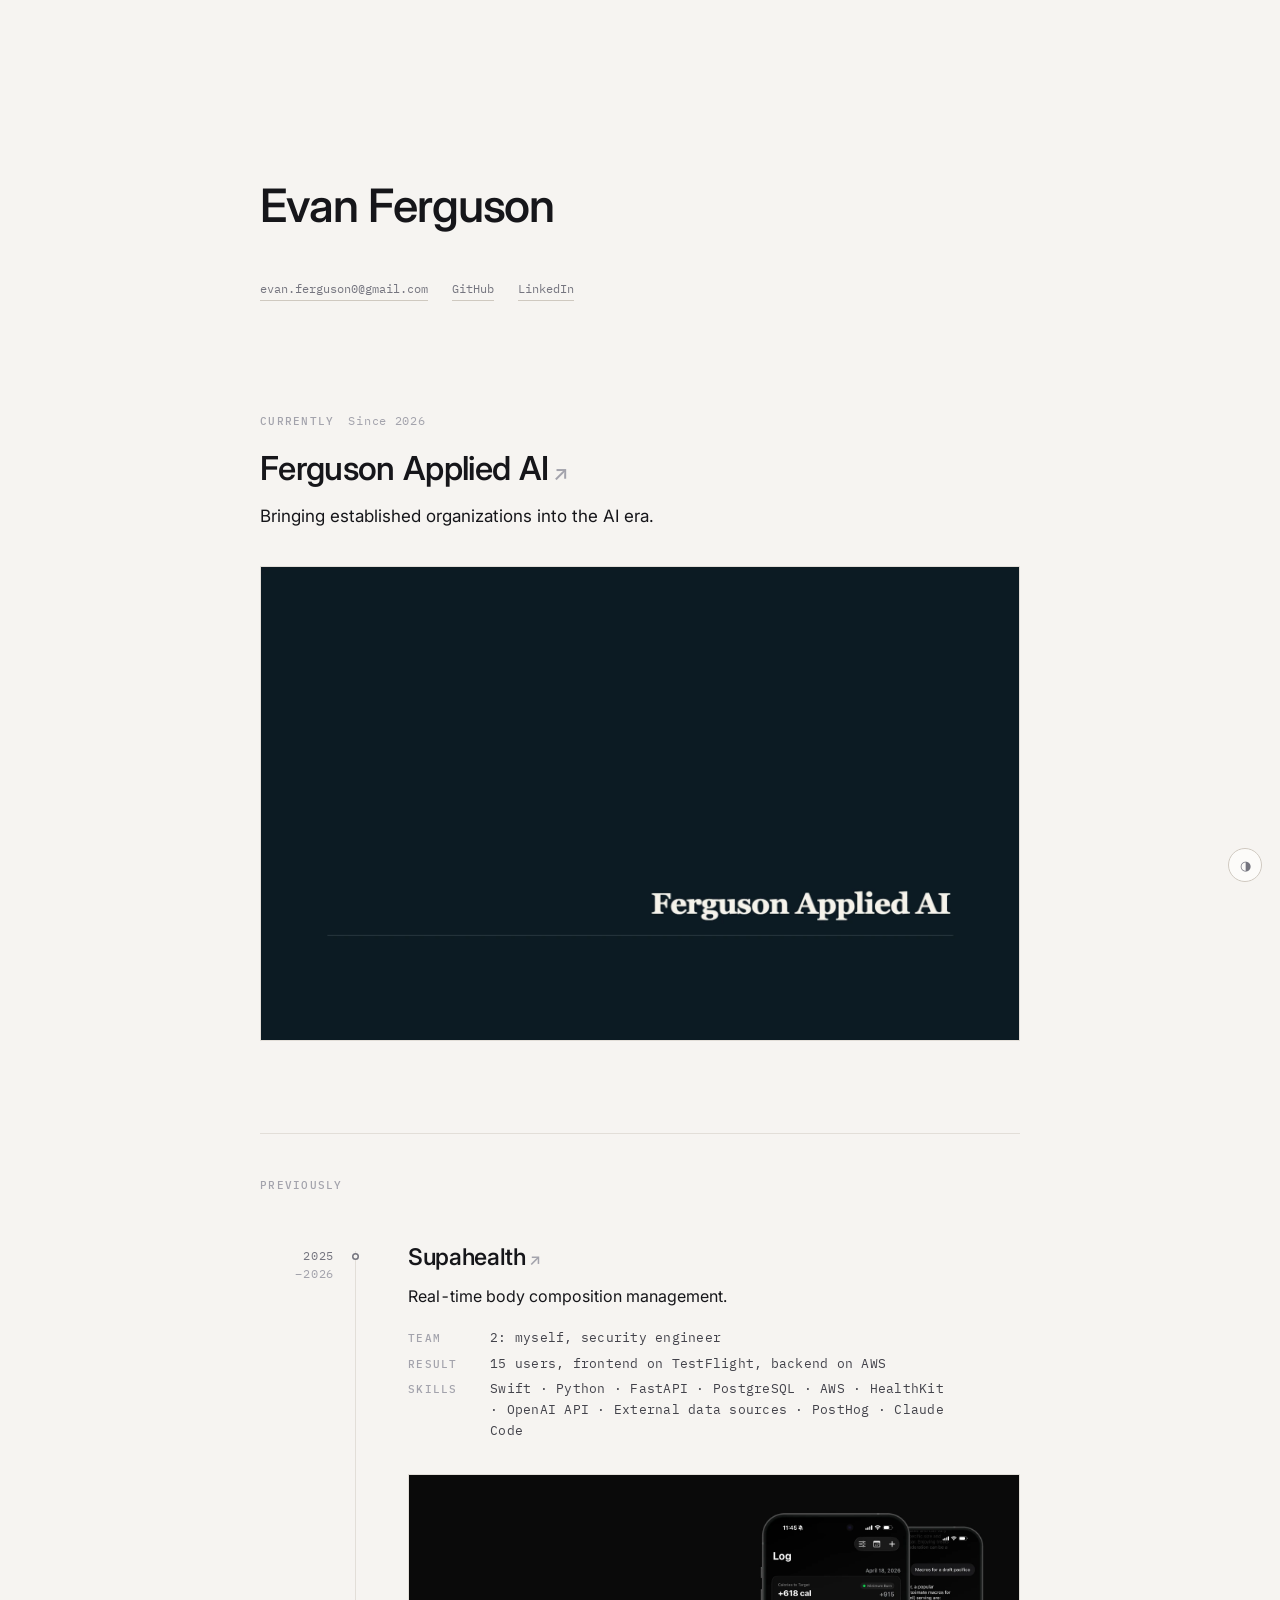
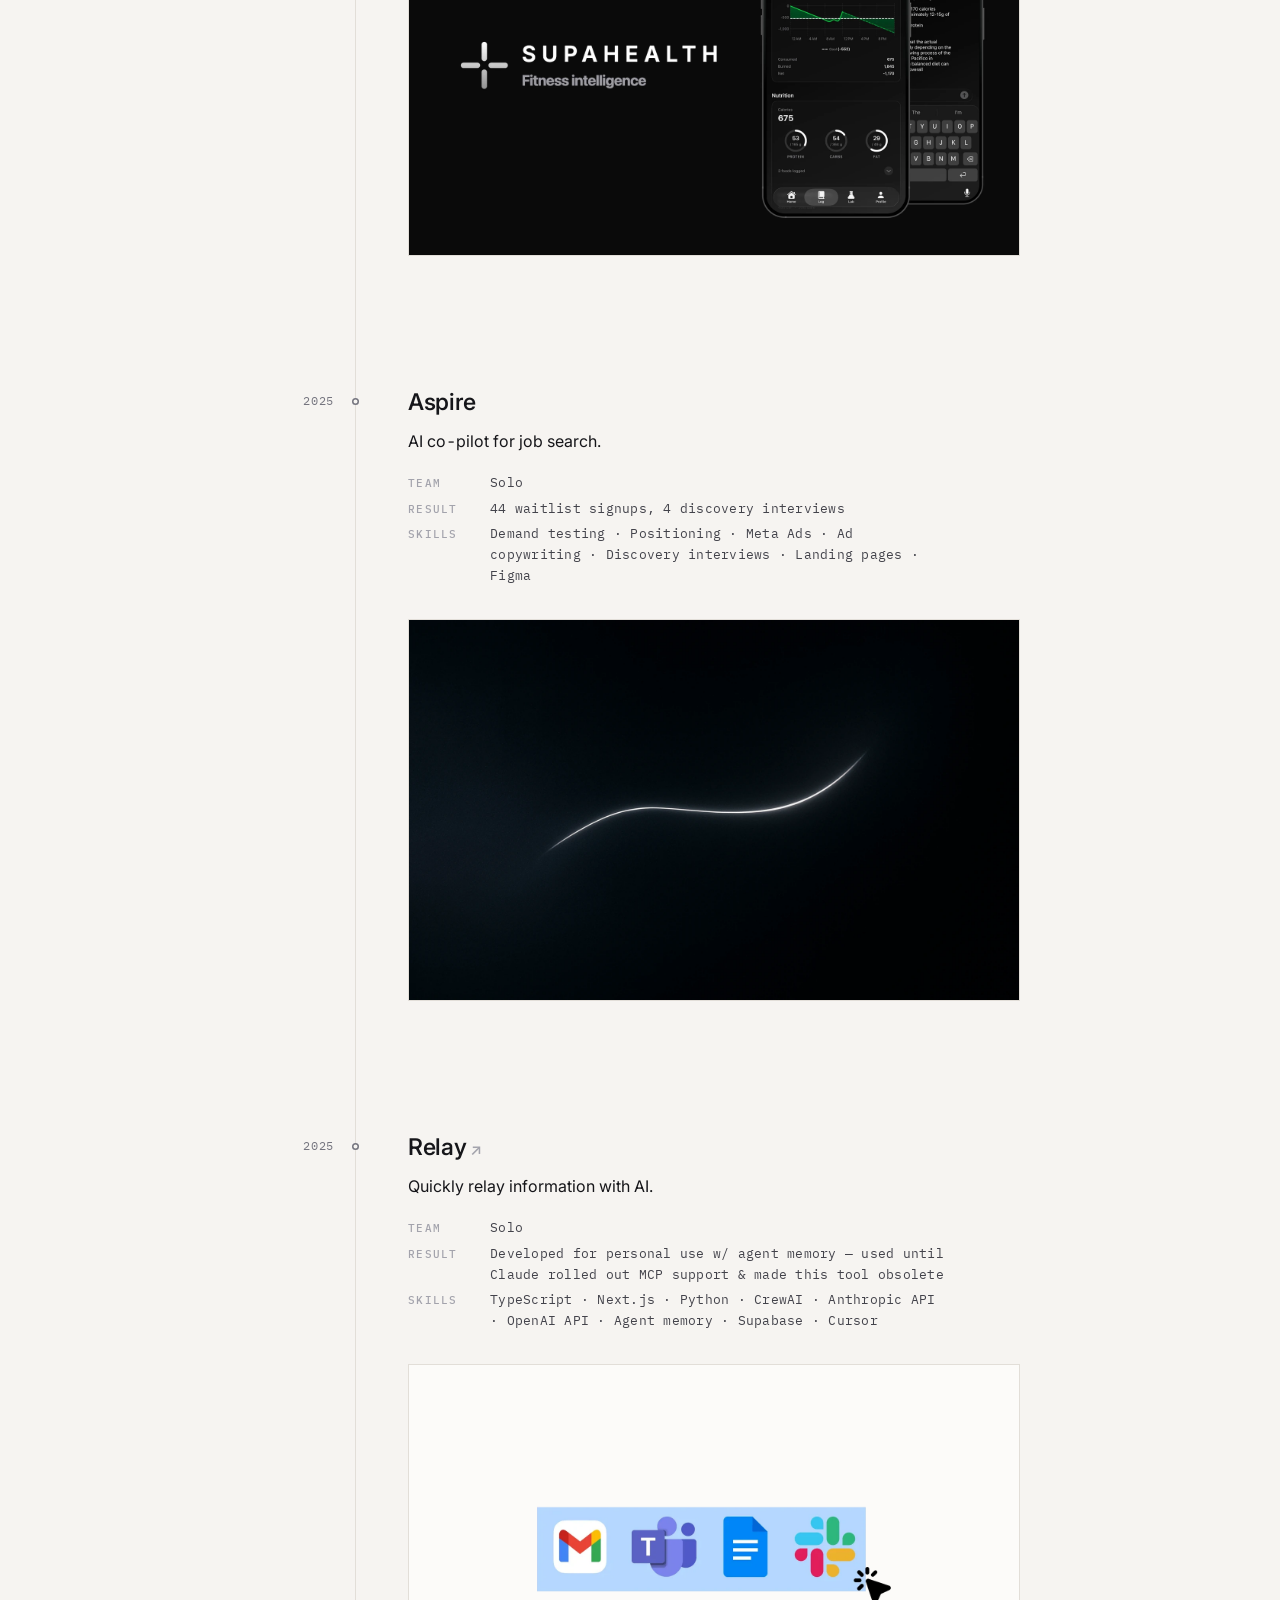
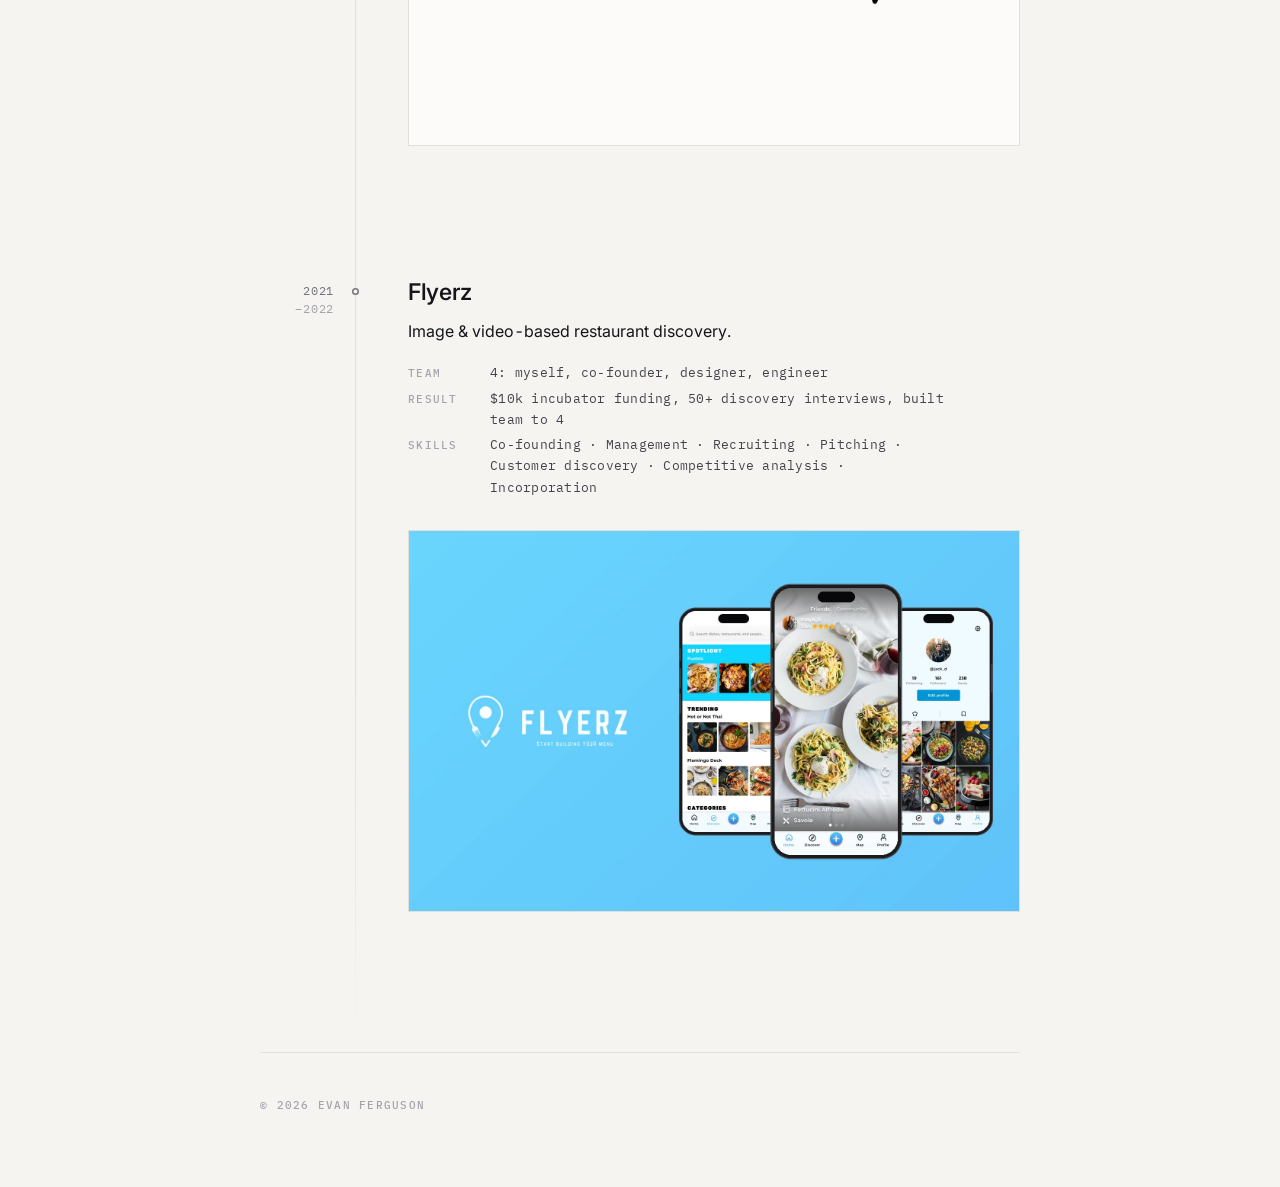
==== index.html @ 8e71f3e7 "Favicon: separate light and dark marks, transparent Two files instead of a chip — ink mark for light" ====
<!doctype html>
<html lang="en">
<head>
  <meta charset="utf-8">
  <meta name="viewport" content="width=device-width, initial-scale=1">
  <title>Evan Ferguson</title>
  <meta name="description" content="Projects and ventures.">
  <!-- Ink mark by default; swapped for the paper one when the OS is in dark
       mode, since the tab bar follows the OS rather than the site's toggle. -->
  <link rel="icon" id="iconSvg" href="favicon.svg" type="image/svg+xml">
  <link rel="icon" id="iconPng" href="favicon.png" sizes="32x32" type="image/png">
  <link rel="apple-touch-icon" href="apple-touch-icon.png">
  <script>
    (function () {
      var q = window.matchMedia("(prefers-color-scheme: dark)");
      function paint() {
        var d = q.matches;
        document.getElementById("iconSvg").href = d ? "favicon-dark.svg" : "favicon.svg";
        document.getElementById("iconPng").href = d ? "favicon-dark.png" : "favicon.png";
      }
      paint();
      q.addEventListener ? q.addEventListener("change", paint) : q.addListener(paint);
    })();
  </script>
  <link rel="preconnect" href="https://fonts.googleapis.com">
  <link rel="preconnect" href="https://fonts.gstatic.com" crossorigin>
  <link href="https://fonts.googleapis.com/css2?family=Inter:wght@400;500;600&family=IBM+Plex+Mono:wght@400;500&display=swap" rel="stylesheet">
  <link rel="stylesheet" href="assets/style.css">
</head>
<body>

  <button class="theme-btn" id="themeBtn" aria-label="Toggle colour theme">◑</button>

  <header class="masthead">
    <div class="shell">
      <h1 id="mastName"></h1>
      <p class="intro" id="intro" hidden></p>
      <nav class="contact-row" id="contactRow"></nav>
    </div>
  </header>

  <main>
    <div class="shell">
      <section class="current" id="current" hidden></section>
      <div class="timeline-head" id="timelineHead" hidden>
        <span class="label">Previously</span>
      </div>
      <div class="timeline" id="timeline"></div>
    </div>
  </main>

  <footer>
    <div class="shell">
      <div class="colophon">
        <span class="label" id="colophonName"></span>
      </div>
    </div>
  </footer>

  <script src="assets/projects.js"></script>
  <script src="assets/site.js"></script>
</body>
</html>
---- assets/style.css ----
/* ===========================================================================
   evanferguson.com — vertical timeline, one page.
   Paper ground, charcoal ink, hairlines, one restrained accent. Whitespace
   does the work; nothing on the page is decorative.
   =========================================================================== */

:root {
  --paper:        #F6F4F1;
  --paper-raised: #FCFBF9;

  --ink:   #16161A;
  --ink-2: #43434B;
  --ink-3: #75757F;
  --ink-4: #A3A3AC;

  --rule:        #E2DED8;
  --rule-strong: #CFC9C0;

  --accent: #2F6E82;

  --font-sans: "Inter", ui-sans-serif, -apple-system, BlinkMacSystemFont, "Segoe UI", sans-serif;
  --font-mono: "IBM Plex Mono", ui-monospace, SFMono-Regular, Menlo, monospace;

  --measure: 60ch;
  --gutter: clamp(22px, 6vw, 60px);
  --rail: 96px;          /* width of the year column, incl. its padding      */
  --line-x: 95px;        /* where the vertical timeline sits                 */

  --ease: cubic-bezier(0.22, 0.61, 0.36, 1);
  color-scheme: light;
}

@media (prefers-color-scheme: dark) {
  :root:not([data-theme="light"]) {
    --paper:        #131315;
    --paper-raised: #1B1B1E;
    --ink:   #F0EEEA;
    --ink-2: #BFBCB6;
    --ink-3: #8A8781;
    --ink-4: #66635E;
    --rule:        #2A2A2E;
    --rule-strong: #3E3E44;
    --accent: #7FBACC;
    color-scheme: dark;
  }
}

:root[data-theme="dark"] {
  --paper:        #131315;
  --paper-raised: #1B1B1E;
  --ink:   #F0EEEA;
  --ink-2: #BFBCB6;
  --ink-3: #8A8781;
  --ink-4: #66635E;
  --rule:        #2A2A2E;
  --rule-strong: #3E3E44;
  --accent: #7FBACC;
  color-scheme: dark;
}

/* --------------------------------------------------------------- reset --- */

*, *::before, *::after { box-sizing: border-box; }

body {
  margin: 0;
  background: var(--paper);
  color: var(--ink);
  font-family: var(--font-sans);
  font-size: 15px;
  line-height: 1.65;
  font-feature-settings: "tnum" 1;
  -webkit-font-smoothing: antialiased;
}

a { color: inherit; }
img { max-width: 100%; }

.shell { max-width: 880px; margin: 0 auto; padding: 0 var(--gutter); }

.label {
  font-family: var(--font-mono);
  font-size: 10.5px;
  letter-spacing: 0.12em;
  text-transform: uppercase;
  color: var(--ink-4);
  font-weight: 500;
}

/* ---------------------------------------------------------------- header */

.masthead { padding: clamp(72px, 16vw, 180px) 0 clamp(56px, 10vw, 110px); }

.masthead h1 {
  font-size: clamp(30px, 5.2vw, 46px);
  font-weight: 550;
  letter-spacing: -0.025em;
  line-height: 1.1;
  margin: 0;
}

.masthead .intro {
  max-width: var(--measure);
  color: var(--ink-2);
  margin: 20px 0 0;
}

.contact-row {
  display: flex; flex-wrap: wrap; gap: 10px 24px;
  margin-top: clamp(32px, 5vw, 48px);
}
.contact-row a {
  font-family: var(--font-mono); font-size: 12px;
  color: var(--ink-3); text-decoration: none;
  border-bottom: 1px solid var(--rule-strong); padding-bottom: 2px;
  transition: color .18s var(--ease), border-color .18s var(--ease);
}
.contact-row a:hover { color: var(--accent); border-color: var(--accent); }

/* ------------------------------------------------------- current work --- */

/* Lifted out of the timeline: full shell width, no year rail, so it reads as
   a different kind of thing rather than a taller row. */
.current { padding: 0 0 clamp(56px, 9vw, 92px); }

.current-meta {
  display: flex; align-items: baseline; gap: 14px;
  margin-bottom: 18px;
}
.current-dates {
  font-family: var(--font-mono); font-size: 12px;
  letter-spacing: 0.06em; color: var(--ink-4);
}

.current h2 {
  font-size: clamp(24px, 3.6vw, 33px);
  font-weight: 550; letter-spacing: -0.02em; line-height: 1.18;
  margin: 0 0 14px;
}
.current h2 a { text-decoration: none; }
.current h2 a::after {
  content: " \2197"; font-size: 0.62em; color: var(--ink-4);
  transition: color .18s var(--ease);
}
.current h2 a:hover, .current h2 a:hover::after { color: var(--accent); }

.current p { margin: 0; max-width: var(--measure); line-height: 1.66; }
.current .summary { color: var(--ink); font-size: 17px; }
.current .value { margin-top: 8px; color: var(--ink-3); font-size: 16px; }
.current .value + .preview, .current .summary + .preview { margin-top: clamp(26px, 4vw, 36px); }
.entry .summary + .preview { margin-top: clamp(22px, 3.5vw, 32px); }

.current .skills { margin-top: 18px; }

/* -------------------------------------------------------- previously --- */

.timeline-head {
  padding-top: clamp(26px, 4vw, 38px);
  padding-bottom: clamp(30px, 5vw, 46px);
  border-top: 1px solid var(--rule);
}

/* -------------------------------------------------------------- timeline */

.timeline { position: relative; padding-bottom: clamp(80px, 12vw, 140px); }

/* the single continuous hairline, fading out at the bottom */
.timeline::before {
  content: "";
  position: absolute; left: var(--line-x); top: 8px; bottom: 0;
  width: 1px;
  background: linear-gradient(to bottom,
    var(--rule) 0%, var(--rule) 88%, transparent 100%);
}

.entry {
  position: relative;
  display: grid;
  grid-template-columns: var(--rail) 1fr;
  gap: 0 clamp(28px, 5vw, 52px);
  padding-bottom: clamp(72px, 11vw, 132px);
}
.entry:last-child { padding-bottom: 0; }

.entry-year {
  font-family: var(--font-mono);
  font-size: 12px; letter-spacing: 0.06em;
  line-height: 1.5;
  color: var(--ink-3);
  text-align: right; padding-right: 22px;
  padding-top: 4px;
}
.entry-year span { display: block; }
.entry-year .to { color: var(--ink-4); }

/* the dot on the line */
.entry::before {
  content: "";
  position: absolute; left: var(--line-x); top: 10px;
  width: 7px; height: 7px; margin-left: -3px;
  border-radius: 50%;
  background: var(--paper);
  box-shadow: inset 0 0 0 1.5px var(--ink-3);
  transition: background .2s var(--ease), box-shadow .2s var(--ease);
}
.entry:hover::before { background: var(--accent); box-shadow: inset 0 0 0 1.5px var(--accent); }

.entry h2 {
  font-size: clamp(19px, 2.4vw, 23px);
  font-weight: 550; letter-spacing: -0.015em; line-height: 1.3;
  margin: 0 0 10px;
}
.entry h2 a { text-decoration: none; }
.entry h2 a::after {
  content: " ↗"; font-size: 0.68em; color: var(--ink-4);
  transition: color .18s var(--ease);
}
.entry h2 a:hover { color: var(--accent); }
.entry h2 a:hover::after { color: var(--accent); }

/* Two lines: what it is, then what I did. Weight and colour separate them,
   so neither needs a label. */
.entry p { margin: 0; max-width: var(--measure); }
.entry .summary { color: var(--ink); font-size: 16px; }
.entry .value {
  margin-top: 7px;
  color: var(--ink-3);
}
/* Labelled record. Mono micro-labels match the CURRENTLY / PREVIOUSLY marks. */
.rec {
  display: grid; grid-template-columns: 62px 1fr;
  gap: 4px 20px;
  margin: 18px 0 clamp(22px, 3.5vw, 32px);
  max-width: var(--measure);
}
.rec dt { padding-top: 3px; }
/* Values share the labels' family. Prose is sans, data is mono - the same
   split the skills line and the year rail already use. */
.rec dd {
  margin: 0;
  font-family: var(--font-mono);
  font-size: 12.5px; letter-spacing: 0.02em; line-height: 1.7;
  color: var(--ink-2);
}
@media (max-width: 620px) {
  .rec { grid-template-columns: 1fr; gap: 2px; }
  .rec dt { padding-top: 11px; }
  .rec dt:first-of-type { padding-top: 0; }
}

/* Facts rather than prose: who did it, then what happened to it. */
.entry .role { color: var(--ink); font-size: 16px; }
.entry .outcome { margin-top: 6px; color: var(--ink-3); font-size: 15px; }
.entry .role + .preview, .entry .outcome + .preview { margin-top: clamp(22px, 3.5vw, 32px); }
.entry .value, .entry .summary { margin-bottom: 0; }
.entry .value + .preview, .entry .summary + .preview { margin-top: clamp(22px, 3.5vw, 32px); }

/* ------------------------------------------------------------- previews */

.preview {
  display: block;
  border: 1px solid var(--rule);
  background: var(--paper-raised);
  aspect-ratio: 16 / 10;
  overflow: hidden;
  transition: border-color .22s var(--ease);
}
a.preview:hover { border-color: var(--rule-strong); }
.preview img {
  display: block; width: 100%; height: 100%;
  object-fit: cover; object-position: top center;
}

/* placeholder when there's no screenshot yet */
.preview.empty {
  display: grid; place-items: center;
  background-image:
    repeating-linear-gradient(45deg,
      transparent 0 9px, var(--rule) 9px 10px);
  opacity: 0.85;
}
.preview.empty span {
  background: var(--paper);
  padding: 6px 12px;
  font-family: var(--font-mono); font-size: 11px;
  color: var(--ink-4); letter-spacing: 0.06em;
}

.skills {
  margin-top: 16px;
  font-family: var(--font-mono);
  font-size: 11px; letter-spacing: 0.05em;
  color: var(--ink-4);
  line-height: 1.9;
}
.skills span::after { content: " · "; color: var(--rule-strong); }
.skills span:last-child::after { content: ""; }

/* ---------------------------------------------------------------- footer */

.colophon {
  padding: 44px 0 72px;
  border-top: 1px solid var(--rule);
  display: flex; flex-wrap: wrap; gap: 14px 28px;
}

/* ---------------------------------------------------------------- mobile */

@media (max-width: 620px) {
  :root { --rail: 0px; --line-x: 3px; }

  .entry {
    grid-template-columns: 1fr;
    gap: 0;
    padding-left: 26px;
  }
  .entry-year {
    text-align: left; padding: 0 0 6px;
  }
  .entry-year span { display: inline; }
  .entry::before { top: 7px; }
  .timeline::before { top: 6px; }
}

/* --------------------------------------------------------- theme toggle */

.theme-btn {
  position: fixed; right: 18px; bottom: 18px; z-index: 20;
  width: 34px; height: 34px; border-radius: 50%;
  border: 1px solid var(--rule-strong); background: var(--paper-raised);
  color: var(--ink-3); cursor: pointer; font-size: 13px; line-height: 1;
  display: grid; place-items: center;
  transition: color .18s var(--ease), border-color .18s var(--ease);
}
.theme-btn:hover { color: var(--accent); border-color: var(--accent); }

/* ------------------------------------------------------------- reveal fx */

.reveal { opacity: 0; transform: translateY(12px); }
.reveal.in {
  opacity: 1; transform: none;
  transition: opacity .7s var(--ease), transform .7s var(--ease);
}

@media (prefers-reduced-motion: reduce) {
  .reveal, .reveal.in { opacity: 1; transform: none; transition: none; }
}
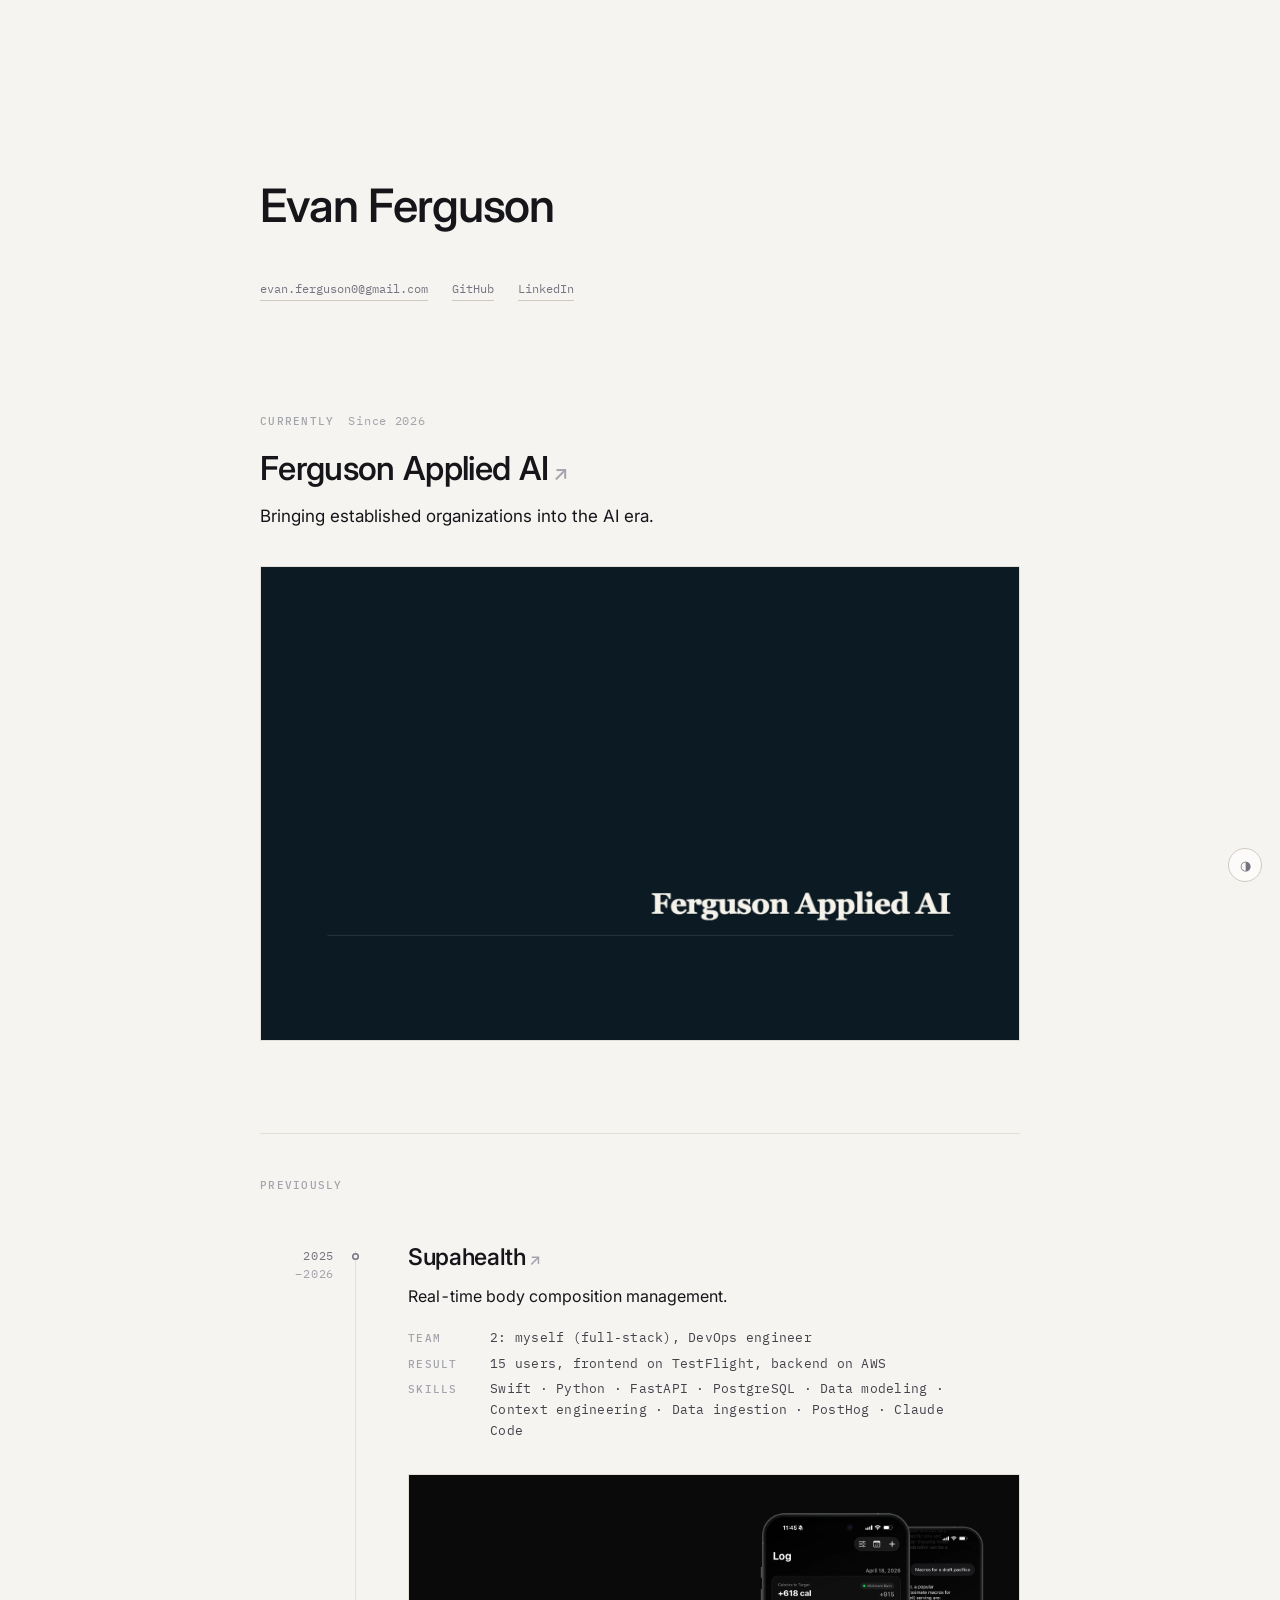
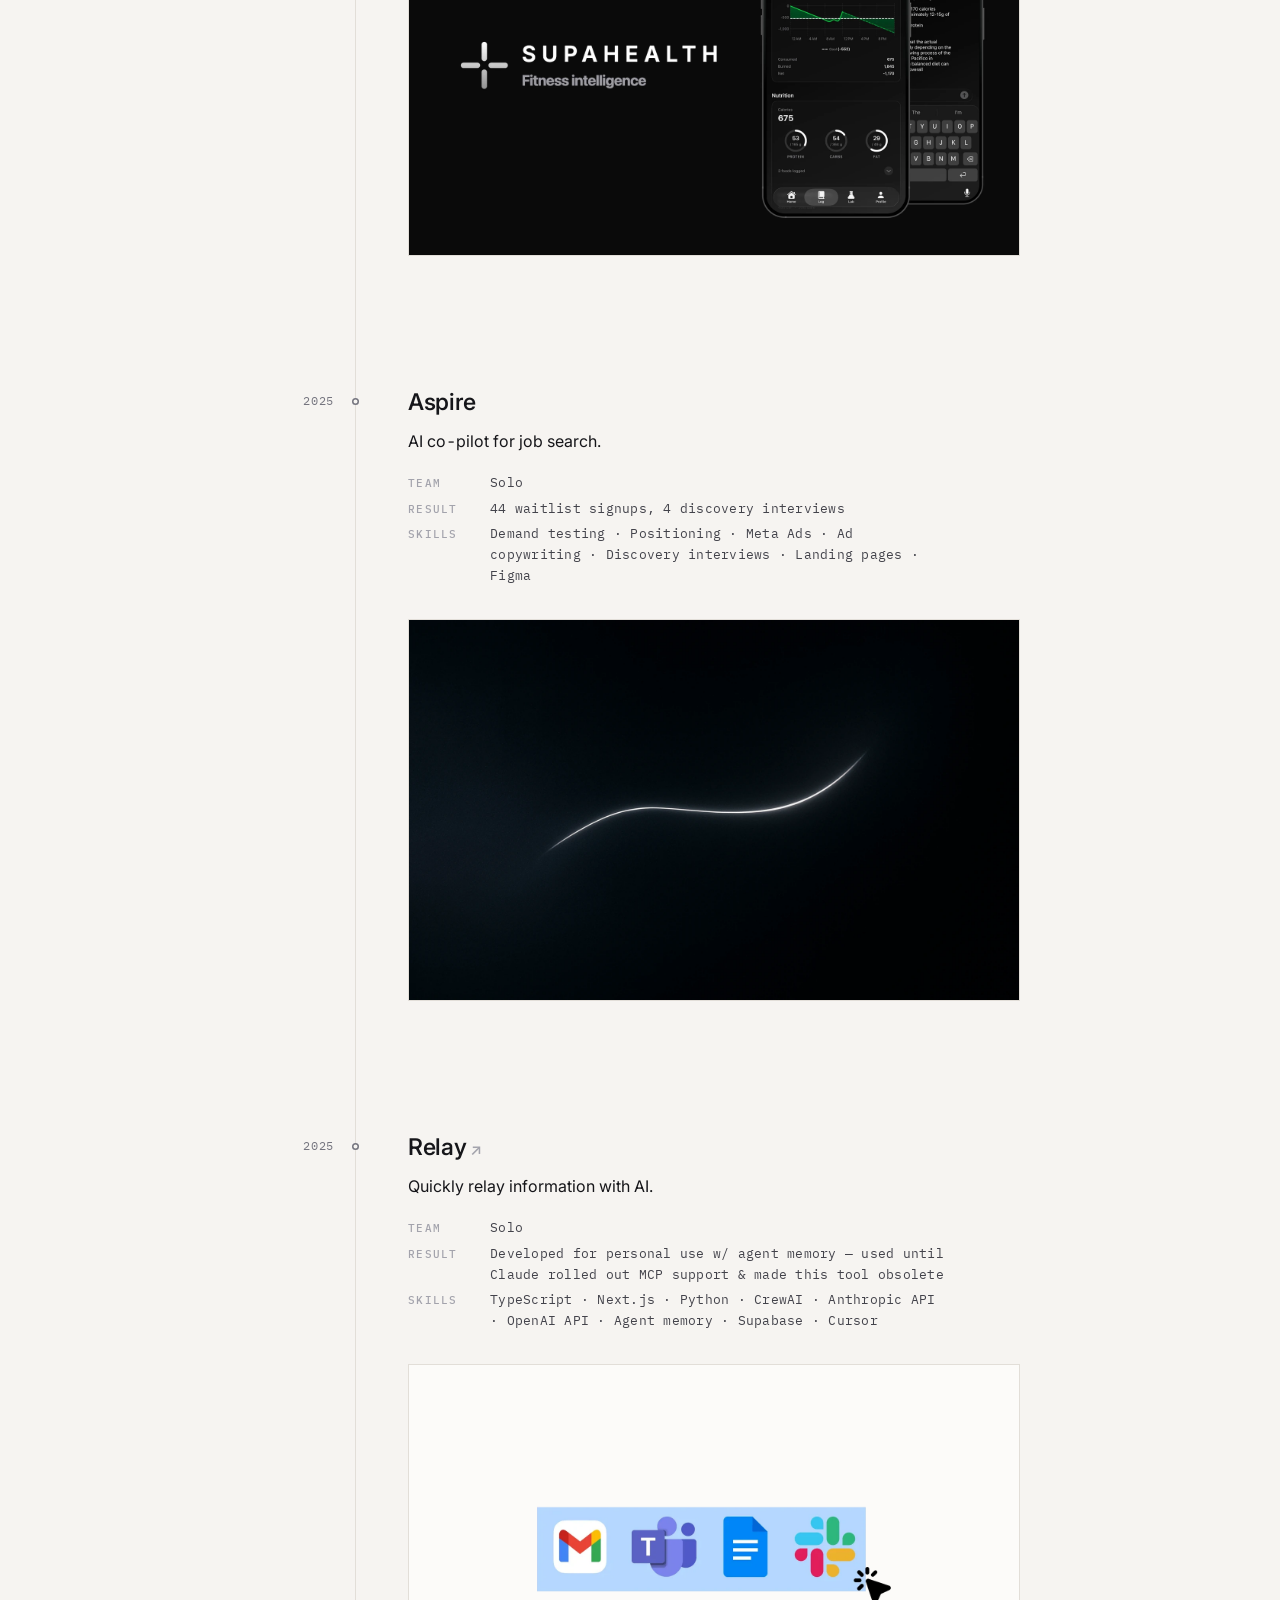
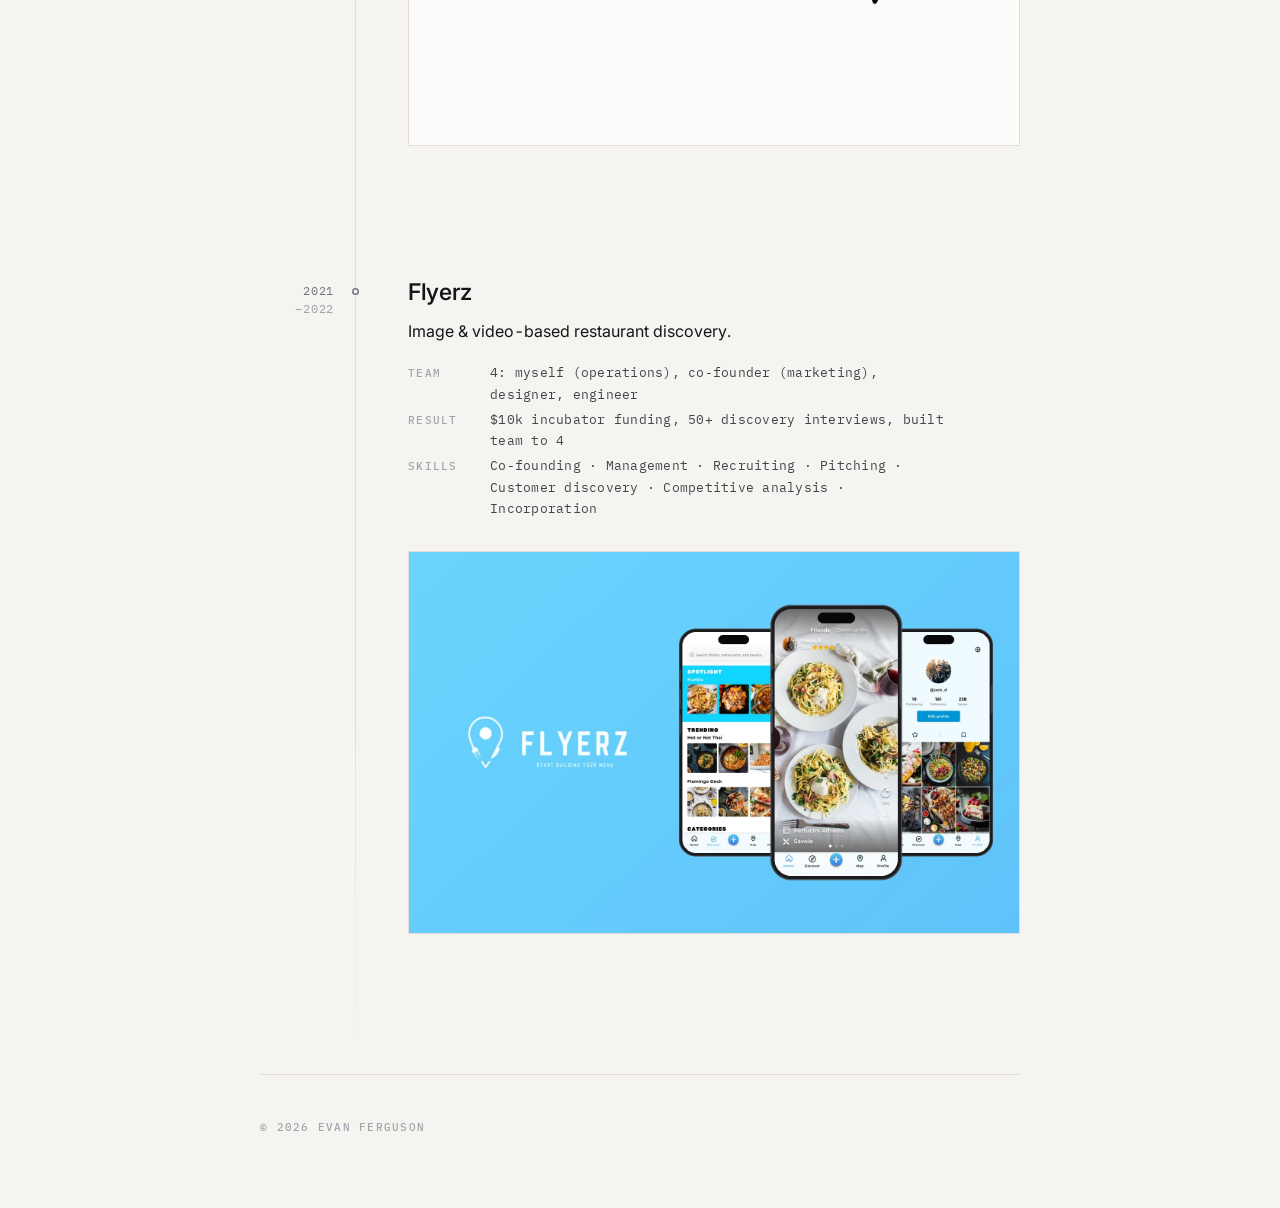
==== commit d62abbc4: "Write a real description "Projects and ventures." was 22 characters and LinkedIn was dropping it whi" ====
--- a/index.html
+++ b/index.html
@@ -4,24 +4,32 @@
   <meta charset="utf-8">
   <meta name="viewport" content="width=device-width, initial-scale=1">
   <title>Evan Ferguson</title>
-  <meta name="description" content="Projects and ventures.">
-  <!-- Ink mark by default; swapped for the paper one when the OS is in dark
-       mode, since the tab bar follows the OS rather than the site's toggle. -->
-  <link rel="icon" id="iconSvg" href="favicon.svg" type="image/svg+xml">
-  <link rel="icon" id="iconPng" href="favicon.png" sizes="32x32" type="image/png">
+  <meta name="description" content="Ferguson Applied AI. Previously Supahealth, Aspire, Relay, and Flyerz.">
+  <!-- One icon for every theme: the chip carries its own contrast, so it
+       doesn't depend on what the browser paints behind it. Safari plates
+       favicons in dark mode, Chrome and Firefox don't. -->
+  <link rel="icon" href="favicon.svg" type="image/svg+xml">
+  <link rel="icon" href="favicon.png" sizes="32x32" type="image/png">
   <link rel="apple-touch-icon" href="apple-touch-icon.png">
-  <script>
-    (function () {
-      var q = window.matchMedia("(prefers-color-scheme: dark)");
-      function paint() {
-        var d = q.matches;
-        document.getElementById("iconSvg").href = d ? "favicon-dark.svg" : "favicon.svg";
-        document.getElementById("iconPng").href = d ? "favicon-dark.png" : "favicon.png";
-      }
-      paint();
-      q.addEventListener ? q.addEventListener("change", paint) : q.addListener(paint);
-    })();
-  </script>
+  <link rel="canonical" href="https://evanferguson.com/">
+
+  <!-- Link previews. og:image must be absolute, so it only resolves once
+       the domain points here. -->
+  <meta property="og:type" content="website">
+  <meta property="og:url" content="https://evanferguson.com/">
+  <meta property="og:title" content="Evan Ferguson">
+  <meta property="og:description" content="Ferguson Applied AI. Previously Supahealth, Aspire, Relay, and Flyerz.">
+  <meta property="og:image" content="https://evanferguson.com/og.png">
+  <meta property="og:image:width" content="1200">
+  <meta property="og:image:height" content="630">
+  <meta property="og:image:alt" content="Evan Ferguson">
+  <meta name="twitter:card" content="summary_large_image">
+  <meta name="twitter:title" content="Evan Ferguson">
+  <meta name="twitter:description" content="Ferguson Applied AI. Previously Supahealth, Aspire, Relay, and Flyerz.">
+  <meta name="twitter:image" content="https://evanferguson.com/og.png">
+
+  <meta name="theme-color" content="#F6F4F1" media="(prefers-color-scheme: light)">
+  <meta name="theme-color" content="#16161A" media="(prefers-color-scheme: dark)">
   <link rel="preconnect" href="https://fonts.googleapis.com">
   <link rel="preconnect" href="https://fonts.gstatic.com" crossorigin>
   <link href="https://fonts.googleapis.com/css2?family=Inter:wght@400;500;600&family=IBM+Plex+Mono:wght@400;500&display=swap" rel="stylesheet">
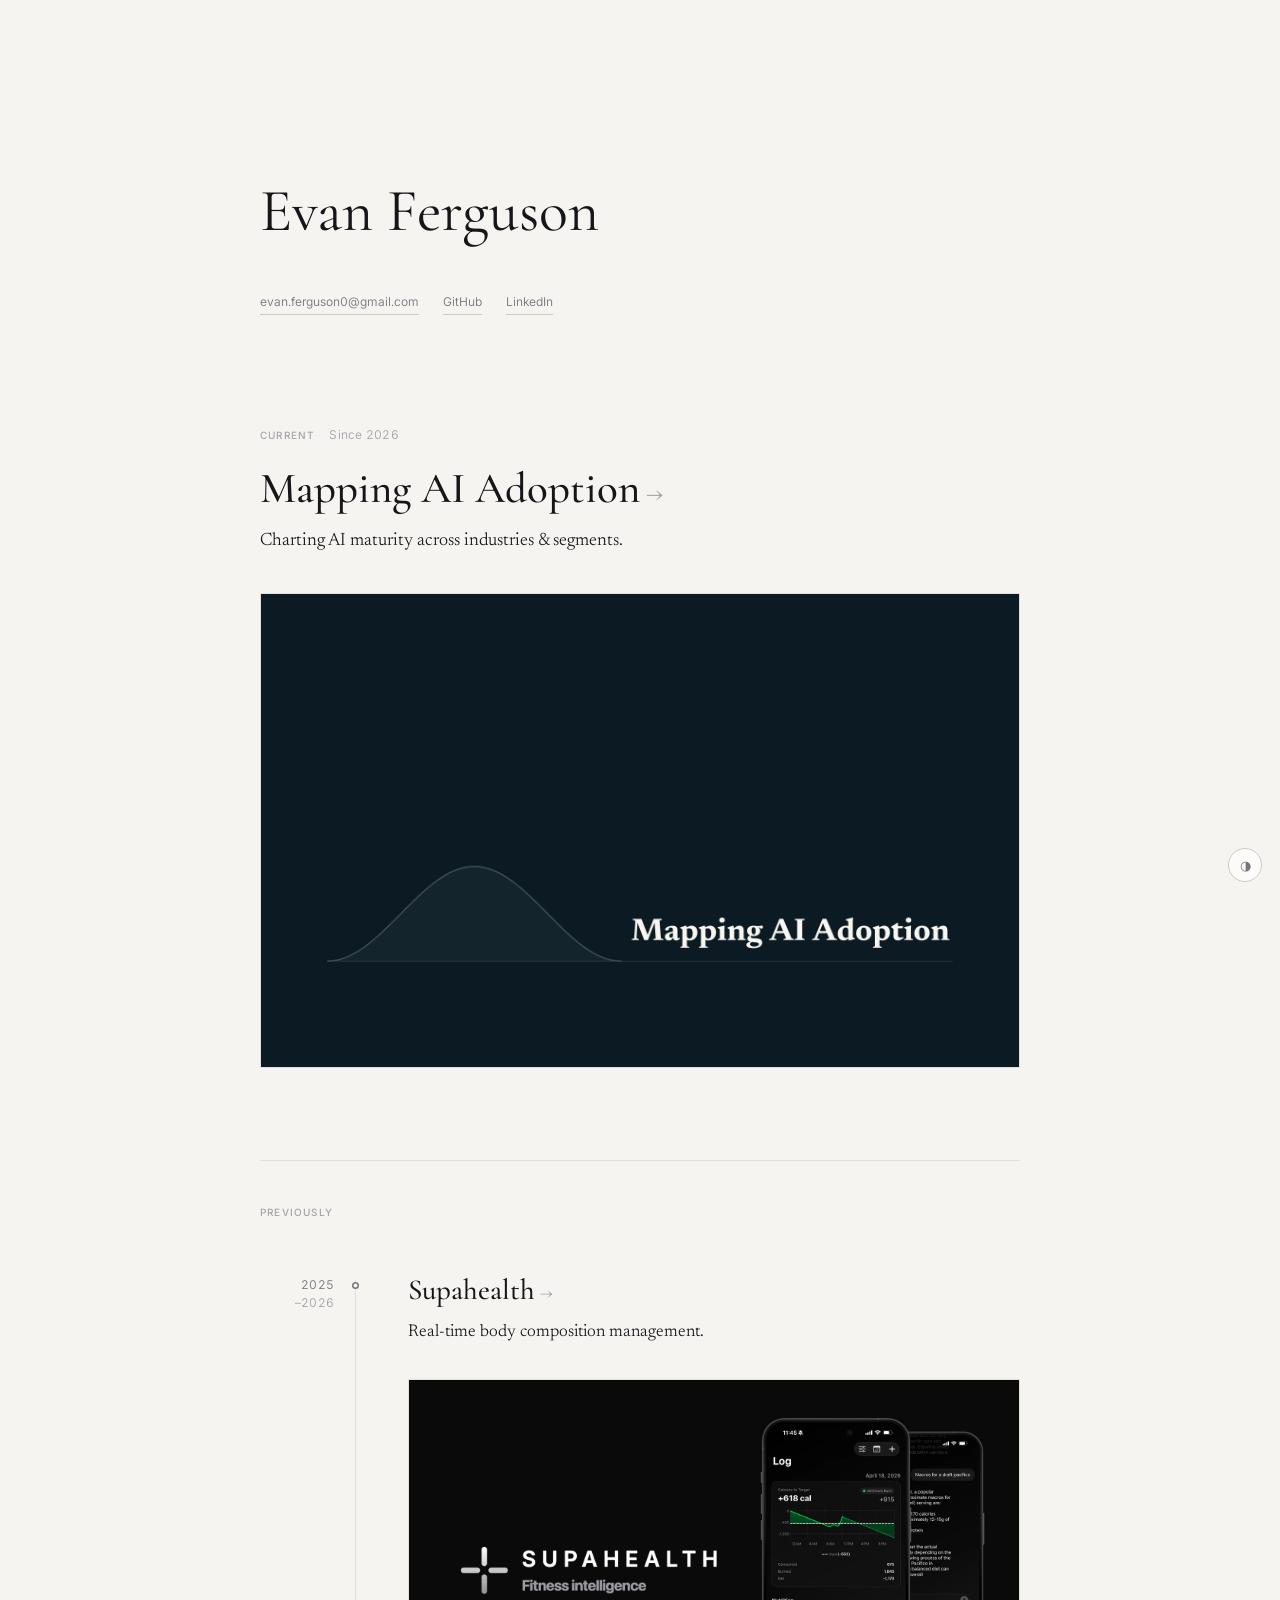
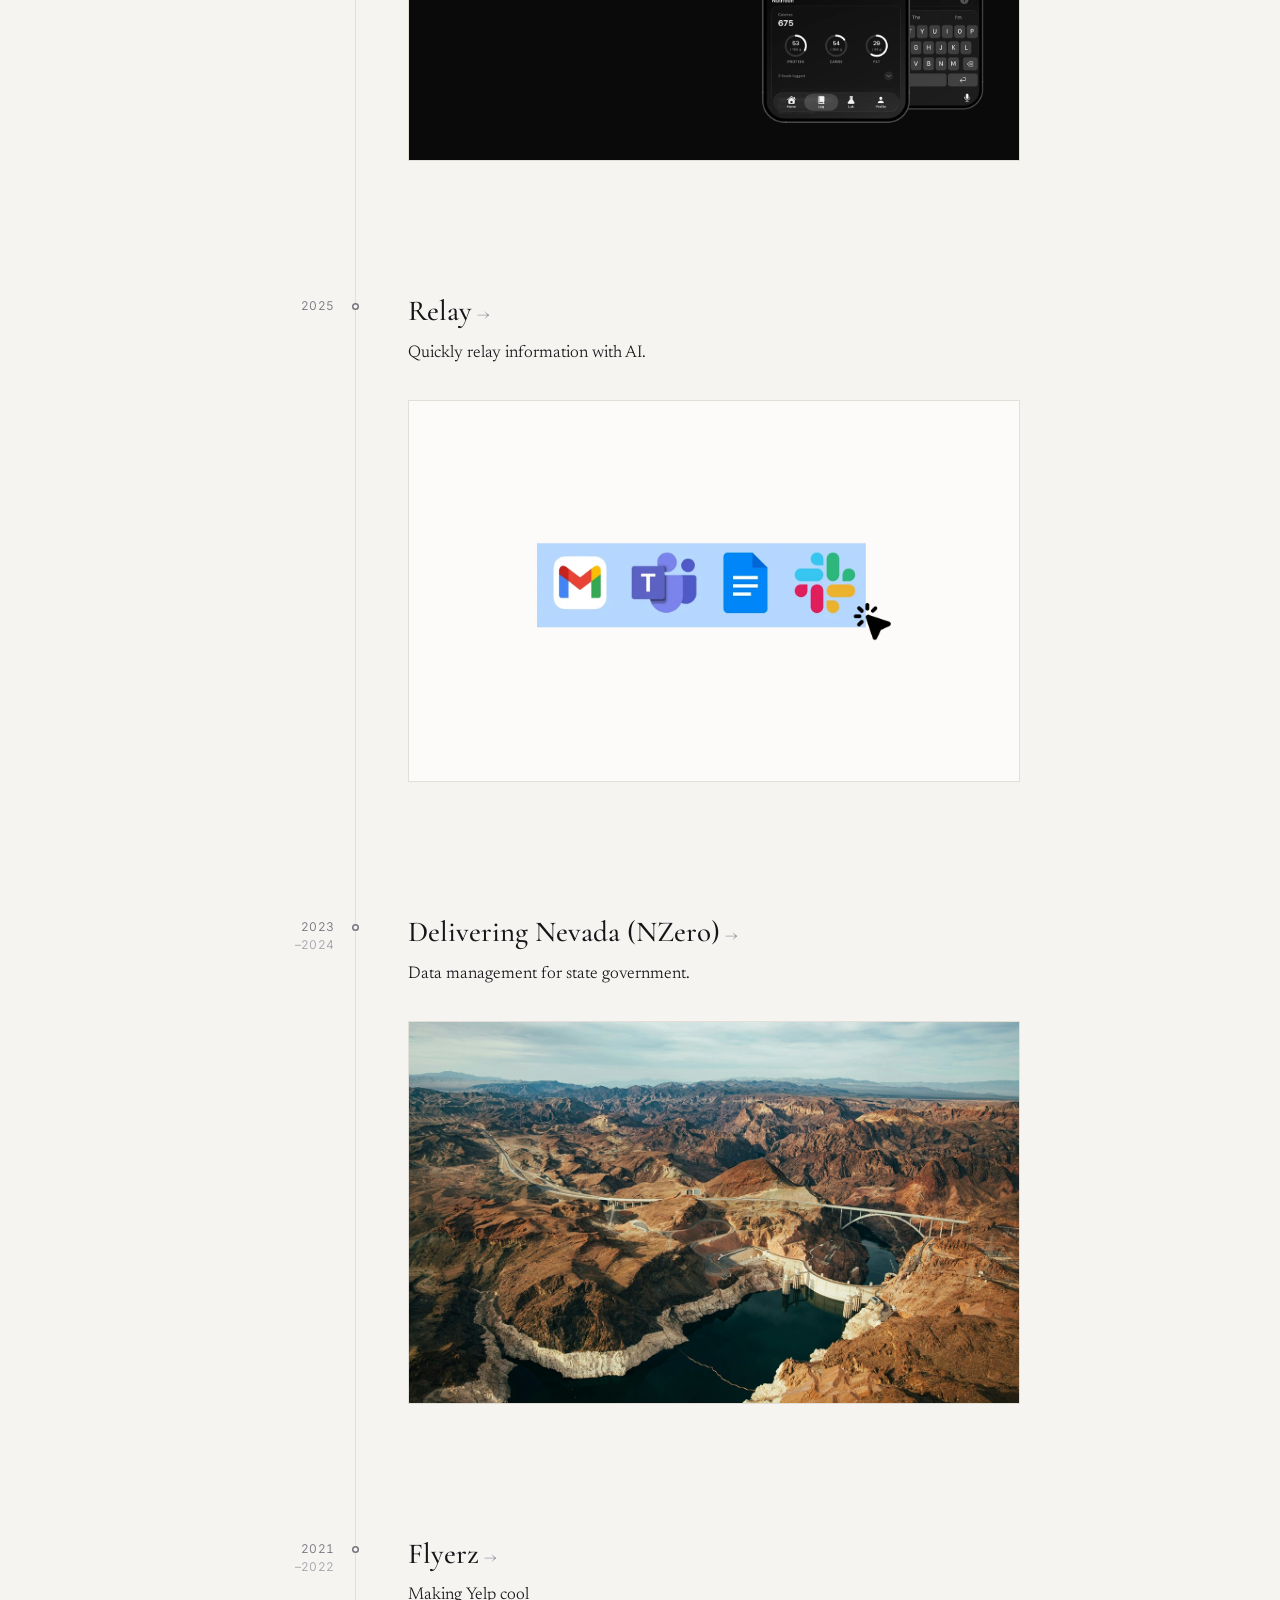
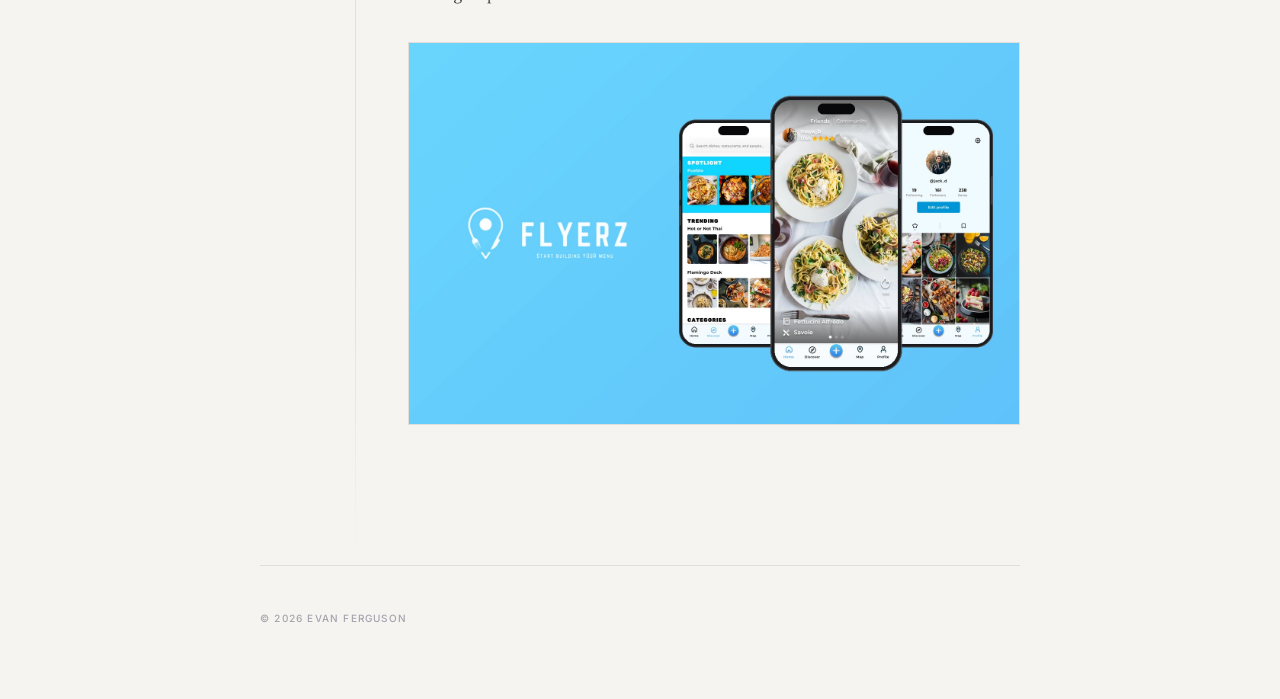
==== commit a3e1ebb6: "Add project pages, rename projects, retire the page generator Each project now has its own page at /" ====
--- a/index.html
+++ b/index.html
@@ -4,7 +4,7 @@
   <meta charset="utf-8">
   <meta name="viewport" content="width=device-width, initial-scale=1">
   <title>Evan Ferguson</title>
-  <meta name="description" content="Ferguson Applied AI. Previously Supahealth, Aspire, Relay, and Flyerz.">
+  <meta name="description" content="Projects and ventures.">
   <!-- One icon for every theme: the chip carries its own contrast, so it
        doesn't depend on what the browser paints behind it. Safari plates
        favicons in dark mode, Chrome and Firefox don't. -->
@@ -18,21 +18,23 @@
   <meta property="og:type" content="website">
   <meta property="og:url" content="https://evanferguson.com/">
   <meta property="og:title" content="Evan Ferguson">
-  <meta property="og:description" content="Ferguson Applied AI. Previously Supahealth, Aspire, Relay, and Flyerz.">
-  <meta property="og:image" content="https://evanferguson.com/og.png">
+  <meta property="og:description" content="Projects and ventures.">
+  <meta property="og:image" content="https://evanferguson.com/og-2.png">
   <meta property="og:image:width" content="1200">
   <meta property="og:image:height" content="630">
   <meta property="og:image:alt" content="Evan Ferguson">
   <meta name="twitter:card" content="summary_large_image">
   <meta name="twitter:title" content="Evan Ferguson">
-  <meta name="twitter:description" content="Ferguson Applied AI. Previously Supahealth, Aspire, Relay, and Flyerz.">
-  <meta name="twitter:image" content="https://evanferguson.com/og.png">
+  <meta name="twitter:description" content="Projects and ventures.">
+  <meta name="twitter:image" content="https://evanferguson.com/og-2.png">
 
   <meta name="theme-color" content="#F6F4F1" media="(prefers-color-scheme: light)">
   <meta name="theme-color" content="#16161A" media="(prefers-color-scheme: dark)">
   <link rel="preconnect" href="https://fonts.googleapis.com">
   <link rel="preconnect" href="https://fonts.gstatic.com" crossorigin>
-  <link href="https://fonts.googleapis.com/css2?family=Inter:wght@400;500;600&family=IBM+Plex+Mono:wght@400;500&display=swap" rel="stylesheet">
+  <!-- Display serif for headings, text serif for prose, sans kept for the
+       small uppercase marks only. -->
+  <link href="https://fonts.googleapis.com/css2?family=Cormorant+Garamond:ital,wght@0,400;0,500;0,600;1,400&family=Newsreader:ital,opsz,wght@0,6..72,300..700;1,6..72,300..600&family=Inter:wght@300;400;500&display=swap" rel="stylesheet">
   <link rel="stylesheet" href="assets/style.css">
 </head>
 <body>
@@ -67,5 +69,6 @@
 
   <script src="assets/projects.js"></script>
   <script src="assets/site.js"></script>
+  <script src="assets/theme.js"></script>
 </body>
 </html>
--- a/assets/style.css
+++ b/assets/style.css
@@ -18,8 +18,12 @@
 
   --accent: #2F6E82;
 
-  --font-sans: "Inter", ui-sans-serif, -apple-system, BlinkMacSystemFont, "Segoe UI", sans-serif;
-  --font-mono: "IBM Plex Mono", ui-monospace, SFMono-Regular, Menlo, monospace;
+  /* Three roles, not three fonts for their own sake: a classical display
+     serif carries the headings, a text serif carries the prose, and the sans
+     is reserved for the small uppercase marks - years, labels, tags. */
+  --font-display: "Cormorant Garamond", "EB Garamond", Georgia, "Times New Roman", serif;
+  --font-text:    "Newsreader", Georgia, "Times New Roman", serif;
+  --font-ui:      "Inter", ui-sans-serif, -apple-system, BlinkMacSystemFont, "Segoe UI", sans-serif;
 
   --measure: 60ch;
   --gutter: clamp(22px, 6vw, 60px);
@@ -43,6 +47,7 @@
     --accent: #7FBACC;
     color-scheme: dark;
   }
+  :root:not([data-theme="light"]) body { font-weight: 400; }
 }
 
 :root[data-theme="dark"] {
@@ -57,6 +62,7 @@
   --accent: #7FBACC;
   color-scheme: dark;
 }
+:root[data-theme="dark"] body { font-weight: 400; }
 
 /* --------------------------------------------------------------- reset --- */
 
@@ -66,9 +72,10 @@
   margin: 0;
   background: var(--paper);
   color: var(--ink);
-  font-family: var(--font-sans);
-  font-size: 15px;
-  line-height: 1.65;
+  font-family: var(--font-text);
+  font-size: 16px;
+  font-weight: 350;
+  line-height: 1.72;
   font-feature-settings: "tnum" 1;
   -webkit-font-smoothing: antialiased;
 }
@@ -79,8 +86,8 @@
 .shell { max-width: 880px; margin: 0 auto; padding: 0 var(--gutter); }
 
 .label {
-  font-family: var(--font-mono);
-  font-size: 10.5px;
+  font-family: var(--font-ui);
+  font-size: 10px;
   letter-spacing: 0.12em;
   text-transform: uppercase;
   color: var(--ink-4);
@@ -92,10 +99,11 @@
 .masthead { padding: clamp(72px, 16vw, 180px) 0 clamp(56px, 10vw, 110px); }
 
 .masthead h1 {
-  font-size: clamp(30px, 5.2vw, 46px);
-  font-weight: 550;
-  letter-spacing: -0.025em;
-  line-height: 1.1;
+  font-family: var(--font-display);
+  font-size: clamp(38px, 6.6vw, 60px);
+  font-weight: 400;
+  letter-spacing: 0;
+  line-height: 1.06;
   margin: 0;
 }
 
@@ -110,7 +118,7 @@
   margin-top: clamp(32px, 5vw, 48px);
 }
 .contact-row a {
-  font-family: var(--font-mono); font-size: 12px;
+  font-family: var(--font-ui); font-size: 12px;
   color: var(--ink-3); text-decoration: none;
   border-bottom: 1px solid var(--rule-strong); padding-bottom: 2px;
   transition: color .18s var(--ease), border-color .18s var(--ease);
@@ -128,13 +136,14 @@
   margin-bottom: 18px;
 }
 .current-dates {
-  font-family: var(--font-mono); font-size: 12px;
-  letter-spacing: 0.06em; color: var(--ink-4);
+  font-family: var(--font-ui); font-size: 12px;
+  letter-spacing: 0.02em; color: var(--ink-4);
 }
 
 .current h2 {
-  font-size: clamp(24px, 3.6vw, 33px);
-  font-weight: 550; letter-spacing: -0.02em; line-height: 1.18;
+  font-family: var(--font-display);
+  font-size: clamp(30px, 4.6vw, 43px);
+  font-weight: 500; letter-spacing: 0; line-height: 1.14;
   margin: 0 0 14px;
 }
 .current h2 a { text-decoration: none; }
@@ -142,11 +151,13 @@
   content: " \2197"; font-size: 0.62em; color: var(--ink-4);
   transition: color .18s var(--ease);
 }
+/* A title that stays on the site points along, not away. */
+.current h2 a.to-page::after { content: " \2192"; }
 .current h2 a:hover, .current h2 a:hover::after { color: var(--accent); }
 
 .current p { margin: 0; max-width: var(--measure); line-height: 1.66; }
-.current .summary { color: var(--ink); font-size: 17px; }
-.current .value { margin-top: 8px; color: var(--ink-3); font-size: 16px; }
+.current .summary { color: var(--ink); font-size: 18px; }
+.current .value { margin-top: 8px; color: var(--ink-3); font-size: 17px; }
 .current .value + .preview, .current .summary + .preview { margin-top: clamp(26px, 4vw, 36px); }
 .entry .summary + .preview { margin-top: clamp(22px, 3.5vw, 32px); }
 
@@ -183,8 +194,8 @@
 .entry:last-child { padding-bottom: 0; }
 
 .entry-year {
-  font-family: var(--font-mono);
-  font-size: 12px; letter-spacing: 0.06em;
+  font-family: var(--font-ui);
+  font-size: 12px; letter-spacing: 0.02em;
   line-height: 1.5;
   color: var(--ink-3);
   text-align: right; padding-right: 22px;
@@ -206,27 +217,29 @@
 .entry:hover::before { background: var(--accent); box-shadow: inset 0 0 0 1.5px var(--accent); }
 
 .entry h2 {
-  font-size: clamp(19px, 2.4vw, 23px);
-  font-weight: 550; letter-spacing: -0.015em; line-height: 1.3;
+  font-family: var(--font-display);
+  font-size: clamp(24px, 3.1vw, 29px);
+  font-weight: 500; letter-spacing: 0; line-height: 1.22;
   margin: 0 0 10px;
 }
 .entry h2 a { text-decoration: none; }
 .entry h2 a::after {
-  content: " ↗"; font-size: 0.68em; color: var(--ink-4);
+  content: " \2197"; font-size: 0.68em; color: var(--ink-4);
   transition: color .18s var(--ease);
 }
+.entry h2 a.to-page::after { content: " \2192"; }
 .entry h2 a:hover { color: var(--accent); }
 .entry h2 a:hover::after { color: var(--accent); }
 
 /* Two lines: what it is, then what I did. Weight and colour separate them,
    so neither needs a label. */
 .entry p { margin: 0; max-width: var(--measure); }
-.entry .summary { color: var(--ink); font-size: 16px; }
+.entry .summary { color: var(--ink); font-size: 17px; }
 .entry .value {
   margin-top: 7px;
   color: var(--ink-3);
 }
-/* Labelled record. Mono micro-labels match the CURRENTLY / PREVIOUSLY marks. */
+/* Labelled record. The micro-labels match the CURRENTLY / PREVIOUSLY marks. */
 .rec {
   display: grid; grid-template-columns: 62px 1fr;
   gap: 4px 20px;
@@ -234,12 +247,12 @@
   max-width: var(--measure);
 }
 .rec dt { padding-top: 3px; }
-/* Values share the labels' family. Prose is sans, data is mono - the same
+/* Values share the labels' family. Prose is serif, data is sans - the same
    split the skills line and the year rail already use. */
 .rec dd {
   margin: 0;
-  font-family: var(--font-mono);
-  font-size: 12.5px; letter-spacing: 0.02em; line-height: 1.7;
+  font-family: var(--font-ui);
+  font-size: 12px; letter-spacing: 0; line-height: 1.7;
   color: var(--ink-2);
 }
 @media (max-width: 620px) {
@@ -249,8 +262,8 @@
 }
 
 /* Facts rather than prose: who did it, then what happened to it. */
-.entry .role { color: var(--ink); font-size: 16px; }
-.entry .outcome { margin-top: 6px; color: var(--ink-3); font-size: 15px; }
+.entry .role { color: var(--ink); font-size: 17px; }
+.entry .outcome { margin-top: 6px; color: var(--ink-3); font-size: 16px; }
 .entry .role + .preview, .entry .outcome + .preview { margin-top: clamp(22px, 3.5vw, 32px); }
 .entry .value, .entry .summary { margin-bottom: 0; }
 .entry .value + .preview, .entry .summary + .preview { margin-top: clamp(22px, 3.5vw, 32px); }
@@ -282,19 +295,423 @@
 .preview.empty span {
   background: var(--paper);
   padding: 6px 12px;
-  font-family: var(--font-mono); font-size: 11px;
-  color: var(--ink-4); letter-spacing: 0.06em;
+  font-family: var(--font-ui); font-size: 11px;
+  color: var(--ink-4); letter-spacing: 0.02em;
 }
 
 .skills {
   margin-top: 16px;
-  font-family: var(--font-mono);
-  font-size: 11px; letter-spacing: 0.05em;
+  font-family: var(--font-ui);
+  font-size: 10.5px; letter-spacing: 0.02em;
   color: var(--ink-4);
-  line-height: 1.9;
+  line-height: 1.95;
 }
 .skills span::after { content: " · "; color: var(--rule-strong); }
 .skills span:last-child::after { content: ""; }
+
+/* --------------------------------------------------------------- article */
+
+/* A project's own page. Narrower than the front page - this is reading width,
+   not a listing - and with no year rail, so the record does the same job the
+   timeline row used to. */
+
+.article { padding: clamp(40px, 7vw, 72px) 0 clamp(72px, 11vw, 120px); }
+.article .shell { max-width: 720px; }
+
+/* Back to the index. Sits above the title as a mark, not a button. */
+.backlink {
+  display: inline-block;
+  font-family: var(--font-ui);
+  font-size: 11px; letter-spacing: 0.1em; text-transform: uppercase;
+  color: var(--ink-4); text-decoration: none;
+  margin-bottom: clamp(38px, 7vw, 66px);
+  transition: color .18s var(--ease);
+}
+.backlink::before { content: "\2190\00a0\00a0"; }
+.backlink:hover { color: var(--accent); }
+
+.article-dates {
+  display: block;
+  font-family: var(--font-ui);
+  font-size: 12px; letter-spacing: 0.02em;
+  color: var(--ink-4);
+  margin-bottom: 12px;
+}
+
+.article h1 {
+  font-family: var(--font-display);
+  font-size: clamp(34px, 5.4vw, 52px);
+  font-weight: 400; letter-spacing: 0; line-height: 1.08;
+  margin: 0;
+}
+
+/* The one-line description, carried over from the front page as the standfirst. */
+.article .dek {
+  margin: 18px 0 0;
+  font-size: clamp(19px, 2.3vw, 22px);
+  line-height: 1.5;
+  color: var(--ink-2);
+  max-width: 34ch;
+}
+
+.article .preview { margin-top: clamp(34px, 5.5vw, 54px); }
+/* The record closes the page as a fact panel. The hairline marks where the
+   prose stops, the same way the timeline and colophon are marked. */
+.article .rec {
+  margin: clamp(38px, 6vw, 60px) 0 0;
+  padding-top: clamp(30px, 4.5vw, 42px);
+  border-top: 1px solid var(--rule);
+  max-width: none;
+}
+
+/* ---- article body -------------------------------------------------------
+
+   Follows a16z's article pages: the section headers are the body serif set
+   bold and a step larger, not the display serif, so a long read stays one
+   texture. Body is 17/1.75 with a blank line between paragraphs.
+
+   Measure is capped well inside the shell - the preview above it runs the
+   full width, but prose past ~75 characters a line gets tiring.            */
+
+.article-body {
+  margin-top: clamp(34px, 5.5vw, 54px);
+  max-width: 34em;
+}
+
+.article-body > *:first-child { margin-top: 0; }
+
+.article-body p {
+  margin: 0 0 1.55em;
+  line-height: 1.75;
+  font-size: 17px;
+}
+
+/* Bolded section header. The space above is what separates sections - there
+   is no rule and no change of family. */
+.article-body h2 {
+  font-family: var(--font-text);
+  font-size: 21px;
+  font-weight: 600;
+  letter-spacing: -0.011em;
+  line-height: 1.3;
+  color: var(--ink);
+  margin: 2.6em 0 0.7em;
+}
+
+.article-body h3 {
+  font-family: var(--font-text);
+  font-size: 17px;
+  font-weight: 600;
+  letter-spacing: -0.008em;
+  line-height: 1.4;
+  color: var(--ink);
+  margin: 2em 0 0.55em;
+}
+
+.article-body strong { font-weight: 600; color: var(--ink); }
+.article-body em { font-style: italic; }
+
+.article-body ul, .article-body ol {
+  margin: 0 0 1.55em;
+  padding-left: 1.3em;
+  font-size: 17px;
+  line-height: 1.75;
+}
+.article-body li { margin-bottom: 0.5em; }
+.article-body li::marker { color: var(--ink-4); }
+
+/* Links in prose carry a hairline rather than a colour, so a paragraph with
+   several of them doesn't turn speckled. */
+.article-body a {
+  color: inherit;
+  text-decoration: none;
+  border-bottom: 1px solid var(--rule-strong);
+  transition: color .18s var(--ease), border-color .18s var(--ease);
+}
+.article-body a:hover { color: var(--accent); border-color: var(--accent); }
+
+.article-body blockquote {
+  margin: 2em 0;
+  padding-left: 1.4em;
+  border-left: 2px solid var(--rule-strong);
+  color: var(--ink-2);
+  font-size: 19px;
+  line-height: 1.6;
+}
+.article-body blockquote p { font-size: inherit; margin-bottom: 0.8em; }
+.article-body blockquote p:last-child { margin-bottom: 0; }
+.article-body figure { margin: 2em 0; }
+.article-body figure img {
+  display: block;
+  width: 100%;
+  height: auto;
+  border: 1px solid var(--rule, rgba(0,0,0,0.1));
+  border-radius: 8px;
+  cursor: zoom-in;
+}
+
+.article-body figcaption {
+  margin-top: 0.7em;
+  font-family: var(--font-ui);
+  font-size: 12px;
+  color: var(--ink-3);
+  text-align: center;
+}
+
+/* Inline SVG diagrams. Colours come from the theme tokens, so they follow
+   dark mode. */
+.diagram svg { display: block; width: 100%; height: auto; cursor: zoom-in; }
+dialog.zoom svg { cursor: zoom-out; }
+.dm-tbl  { fill: var(--paper-raised); stroke: var(--rule-strong); stroke-width: 1.2; }
+.dm-out  { stroke: var(--ink-3); }
+.dm-job  { fill: color-mix(in srgb, var(--accent) 12%, var(--paper-raised)); stroke: var(--accent); stroke-width: 1.4; }
+.dm-name { font: 600 15px ui-monospace, "SF Mono", Menlo, monospace; fill: var(--ink); }
+.dm-desc { font: 400 13px var(--font-ui); fill: var(--ink-2); }
+.dm-em   { font-family: ui-monospace, "SF Mono", Menlo, monospace; font-size: 12.5px; fill: var(--ink); }
+.dm-label { font: 600 11px var(--font-ui); letter-spacing: 0.08em; text-transform: uppercase; fill: var(--ink-3); }
+.dm-note { font: italic 400 12.5px var(--font-ui); fill: var(--ink-3); }
+.dm-line { stroke: var(--ink-3); stroke-width: 1.4; fill: none; }
+.dm-dash { stroke-dasharray: 5 4; }
+.dm-head { fill: var(--ink-3); }
+
+/* Full-size view opened by assets/zoom.js */
+dialog.zoom {
+  max-width: none;
+  max-height: none;
+  width: 100vw;
+  height: 100vh;
+  margin: 0;
+  padding: 16px;
+  border: 0;
+  background: rgba(10, 10, 12, 0.85);
+  display: none;
+  place-items: center;
+  cursor: zoom-out;
+}
+dialog.zoom[open] { display: grid; }
+dialog.zoom::backdrop { background: transparent; }
+dialog.zoom svg {
+  width: min(100%, 1400px);
+  height: auto;
+  max-height: 100%;
+  background: var(--paper);
+  border-radius: 8px;
+  padding: 16px;
+  box-sizing: border-box;
+}
+dialog.zoom img {
+  max-width: 100%;
+  max-height: 100%;
+  width: auto;
+  height: auto;
+  border-radius: 8px;
+}
+
+.article-body hr {
+  border: 0; border-top: 1px solid var(--rule);
+  margin: 2.6em 0;
+}
+
+@media (max-width: 620px) {
+  .article-body p, .article-body ul, .article-body ol { font-size: 16px; }
+  .article-body h2 { font-size: 19px; }
+  .article-body h3 { font-size: 16px; }
+}
+
+/* ------------------------------------------------------------ site head ---
+
+   A wordmark centred at the top of every project page, the way a16z carries
+   theirs. The back link below it stays: the wordmark reads as identity, the
+   back link as navigation. The front page has the masthead instead.
+   --------------------------------------------------------------------- */
+
+.site-head {
+  padding: clamp(24px, 3vw, 36px) var(--gutter);
+  text-align: center;
+}
+.site-head a {
+  font-family: var(--font-display);
+  font-size: 19px;
+  letter-spacing: 0.01em;
+  color: var(--ink);
+  text-decoration: none;
+  transition: color .18s var(--ease);
+}
+.site-head a:hover { color: var(--accent); }
+
+/* ------------------------------------------------- project page headers ---
+
+   Two header treatments, picked per project by `layout` in projects.js.
+   Both put the result in the h1 and step the project name down beneath it.
+
+   "a16z"   - a near-full-width canvas, left aligned, with the headline capped
+              well inside it so the right stays open, a visit link parked far
+              right, and a rule spanning the whole canvas. The body below
+              returns to the ordinary reading column.
+   "claude" - one 1220px container that the preview and a three-column facts
+              band both fill, with the headline centred above them.
+   --------------------------------------------------------------------- */
+
+/* ---- shared ---- */
+.result-head {
+  font-family: var(--font-display);
+  font-weight: 400; letter-spacing: 0;
+  /* the headline carries figures now, and Cormorant's oldstyle ones read as
+     running text rather than as numbers */
+  font-variant-numeric: lining-nums;
+}
+
+/* ---- a16z ---- */
+.hdr-wide { max-width: 1760px; margin: 0 auto; padding: 0 clamp(22px, 5vw, 96px); }
+
+.hdr-z {
+  display: grid; grid-template-columns: minmax(0, 1fr) auto;
+  gap: 0 clamp(24px, 4vw, 56px); align-items: end;
+}
+.hdr-z .eyebrow {
+  display: block; font-family: var(--font-ui); font-size: 13px;
+  letter-spacing: 0.02em; color: var(--ink-4); margin-bottom: 14px;
+}
+.hdr-z h1 {
+  margin: 0;
+  font-size: clamp(32px, 3.4vw, 56px); line-height: 1.08;
+  max-width: 12em;
+}
+/* the slot a16z gives the author byline */
+.hdr-z .project-name {
+  margin: 20px 0 0; font-family: var(--font-ui);
+  font-size: 13px; line-height: 1.55; color: var(--ink);
+}
+.cta {
+  display: inline-block;
+  font-family: var(--font-ui); font-size: 11px; letter-spacing: 0.1em;
+  text-transform: uppercase; color: var(--ink-3); text-decoration: none;
+  border: 1px solid var(--rule-strong); padding: 14px 26px; white-space: nowrap;
+  transition: color .18s var(--ease), border-color .18s var(--ease);
+}
+.cta::after { content: "\00a0\2197"; }
+.cta:hover { color: var(--accent); border-color: var(--accent); }
+
+/* Closing the page rather than opening it: same mark, centred under the
+   prose in the claude layout and left aligned in the plain one. */
+.shell-claude > .cta {
+  display: block; width: max-content;
+  margin: clamp(40px, 5.5vw, 60px) auto 0;
+}
+.shell > .cta { margin-top: clamp(34px, 5vw, 48px); }
+.hdr-z-rule { margin-top: clamp(28px, 3.5vw, 44px); border-top: 1px solid var(--rule); }
+.hdr-gap { height: clamp(34px, 5vw, 60px); }
+
+/* Team and stack, two up, under the preview. */
+.credits {
+  margin-top: clamp(28px, 4.5vw, 40px);
+  display: grid; grid-template-columns: repeat(2, minmax(0, 1fr));
+  gap: 0 clamp(28px, 4.5vw, 52px);
+}
+.credits dt {
+  font-family: var(--font-ui); font-size: 10px; font-weight: 500;
+  letter-spacing: 0.12em; text-transform: uppercase; color: var(--ink-4);
+  margin-bottom: 4px;
+}
+.credits dd {
+  margin: 0; font-family: var(--font-ui); font-size: 12px;
+  line-height: 1.6; color: var(--ink-2);
+}
+.credits + .article-body {
+  margin-top: clamp(28px, 4.5vw, 40px);
+  padding-top: clamp(28px, 4.5vw, 40px);
+  border-top: 1px solid var(--rule);
+}
+
+@media (max-width: 820px) {
+  .hdr-z { grid-template-columns: 1fr; gap: 26px 0; align-items: start; }
+  .hdr-z h1 { max-width: none; }
+  /* grid items stretch by default; the link is a mark, not a full-width button */
+  .hdr-z .cta { justify-self: start; }
+}
+@media (max-width: 620px) { .credits { grid-template-columns: 1fr; gap: 18px 0; } }
+
+/* ---- claude ---- */
+.shell-claude { max-width: 1440px; margin: 0 auto; padding: 0 clamp(22px, 5vw, 60px); }
+
+.hdr-a { text-align: center; }
+.hdr-a .pill {
+  display: inline-block; font-family: var(--font-ui); font-size: 11px;
+  letter-spacing: 0.1em; text-transform: uppercase; color: var(--ink-3);
+  border: 1px solid var(--rule-strong); border-radius: 999px;
+  padding: 7px 16px; margin-bottom: clamp(24px, 3.5vw, 34px);
+}
+.hdr-a h1 {
+  margin: 0 auto;
+  font-size: clamp(34px, 4.4vw, 64px); line-height: 1.06;
+  /* em, not ch: Cormorant's zero is narrow enough that 20ch came out at 610px
+     against a 1320px container, forcing three lines out of eleven words. */
+  max-width: 15em;
+}
+.hdr-a .project-name {
+  margin: clamp(22px, 3vw, 30px) 0 0;
+  font-family: var(--font-text);
+  /* Medium, not bold: at 600 the name outweighed the headline above it and
+     pulled the eye down before the sentence had been read. */
+  font-size: clamp(17px, 1.9vw, 20px); font-weight: 500; letter-spacing: -0.005em;
+  color: var(--ink-2);
+}
+/* The preview sits narrower than the facts band and centred under the
+   centred header - at full container width the screenshot dominates the page
+   before the reader reaches a single fact. */
+.hdr-a + .preview {
+  margin: clamp(40px, 5.5vw, 64px) auto 0;
+  max-width: 980px;
+}
+
+/* Three equal columns: the record, then the results as phrases. */
+.kpis {
+  margin: clamp(34px, 4.5vw, 52px) auto 0;
+  max-width: 980px;
+  display: grid; grid-template-columns: repeat(3, minmax(0, 1fr)); gap: 0;
+}
+.kpis > * + * { border-left: 1px solid var(--rule); padding-left: clamp(26px, 3vw, 40px); }
+.kpis > *:not(:last-child) { padding-right: clamp(26px, 3vw, 40px); }
+
+.kpi-meta { display: grid; gap: 11px 0; margin: 0; }
+.kpi-meta .row { display: grid; grid-template-columns: 118px minmax(0, 1fr); gap: 0 8px; }
+.kpi-meta dt { font-family: var(--font-ui); font-size: 12px; color: var(--ink); }
+.kpi-meta dd {
+  margin: 0; font-family: var(--font-ui); font-size: 12px;
+  line-height: 1.55; color: var(--ink-3);
+}
+
+.kpi h3 {
+  margin: 0; font-family: var(--font-display);
+  font-size: clamp(23px, 2.3vw, 28px); font-weight: 500; letter-spacing: 0;
+  line-height: 1.15; color: var(--ink); font-variant-numeric: lining-nums;
+}
+.kpi p {
+  margin: 12px 0 0; font-family: var(--font-ui); font-size: 12px;
+  line-height: 1.55; color: var(--ink-3);
+}
+
+/* Prose keeps its reading measure but sits centred in the wide container,
+   rather than hanging off the left edge of it. */
+.shell-claude .article-body { max-width: 34em; margin-inline: auto; }
+/* The divider belongs to the band, not to the prose - on the prose it would
+   shrink to the reading measure and read as a floating line. :has() keeps it
+   off pages that have no body copy to divide from. */
+.kpis:has(+ .article-body) {
+  padding-bottom: clamp(36px, 5vw, 56px);
+  border-bottom: 1px solid var(--rule);
+}
+.kpis + .article-body { margin-top: clamp(40px, 5.5vw, 64px); }
+
+@media (max-width: 900px) {
+  .kpis { grid-template-columns: 1fr; gap: clamp(24px, 4.5vw, 30px) 0; }
+  .kpis > * + * {
+    border-left: 0; padding-left: 0;
+    border-top: 1px solid var(--rule); padding-top: clamp(22px, 4vw, 26px);
+  }
+  .kpis > *:not(:last-child) { padding-right: 0; }
+  .kpi-meta .row { grid-template-columns: 100px minmax(0, 1fr); }
+}
 
 /* ---------------------------------------------------------------- footer */
 
@@ -345,3 +762,81 @@
 @media (prefers-reduced-motion: reduce) {
   .reveal, .reveal.in { opacity: 1; transform: none; transition: none; }
 }
+
+/* Figures drawn in a project's own brand rather than the site theme, so
+   their colours stay fixed in dark mode. */
+.brand-fig svg { display: block; width: 100%; height: auto; cursor: zoom-in; border-radius: 10px; }
+.fz-axis { stroke: #fff; stroke-width: 2.5; }
+.fz-axis-label { font: 600 19px "Poppins", var(--font-ui); fill: #fff; }
+.fz-chip rect { fill: #fff; }
+.fz-chip text { font: 600 19px "Poppins", var(--font-ui); fill: #2F80ED; }
+.fz-brand { font: 700 36px "Poppins", var(--font-ui); fill: #fff; }
+dialog.zoom svg.brand { background: none; padding: 0; border-radius: 16px; }
+.fz-chip-open rect { fill: #fff; fill-opacity: 0.12; stroke: #fff; stroke-width: 2; stroke-dasharray: 7 5; }
+.fz-chip-open text { fill: #fff; }
+
+/* Nested-circles figure on /nevada/. The list below the drawing carries the
+   same numbers, so the figure still reads without assets/levels.js.
+   Selectors carry .article-body so they beat the prose defaults. */
+.article-body .ontology { margin: 2.6em 0; }
+.article-body .lv-title {
+  font: 600 11px var(--font-ui);
+  letter-spacing: 0.1em;
+  text-transform: uppercase;
+  color: var(--ink-3);
+  margin: 0 0 14px;
+}
+.article-body .nest { display: block; width: 100%; max-width: 480px; margin: 0 auto; height: auto; }
+.article-body .nest g { opacity: 0; transition: opacity .3s var(--ease); }
+.article-body .nest g.on { opacity: 1; }
+.article-body .nest .box  { fill: none; stroke: var(--ink-3); stroke-width: 1.5; }
+.article-body .nest .dept { fill: none; stroke: var(--rule-strong); stroke-width: 1; }
+.article-body .nest .site { fill: var(--accent); fill-opacity: 0.16; stroke: var(--accent); stroke-opacity: 0.55; stroke-width: 0.6; }
+.article-body .nest .meter { stroke: var(--accent); stroke-opacity: 0.35; stroke-width: 0.5; }
+.article-body .nest .hour { fill: var(--accent); fill-opacity: 0.14; }
+
+.article-body .lv-list { list-style: none; margin: 22px 0 0; padding: 0; }
+.article-body .lv {
+  display: grid;
+  grid-template-columns: 120px 90px 1fr;
+  gap: 4px 18px;
+  align-items: baseline;
+  padding: 10px 0;
+  border-top: 1px solid var(--rule);
+  transition: opacity .25s var(--ease);
+}
+.article-body .lv:last-child { border-bottom: 1px solid var(--rule); }
+.article-body .lv.dim { opacity: 0.3; }
+.article-body .lv-name {
+  font: 500 12px var(--font-ui);
+  letter-spacing: 0.08em;
+  text-transform: uppercase;
+  color: var(--ink-3);
+}
+.article-body .lv-count {
+  font: 400 22px var(--font-display);
+  color: var(--ink);
+  font-variant-numeric: lining-nums;
+}
+.article-body .lv-note { font: 400 13.5px/1.45 var(--font-ui); color: var(--ink-3); }
+
+.article-body .lv-controls { display: flex; flex-wrap: wrap; gap: 8px; margin-bottom: 18px; }
+.article-body .lv-controls button {
+  font: 500 11px var(--font-ui);
+  letter-spacing: 0.06em;
+  text-transform: uppercase;
+  color: var(--ink-3);
+  background: none;
+  border: 1px solid var(--rule-strong);
+  border-radius: 999px;
+  padding: 6px 12px;
+  cursor: pointer;
+  transition: color .18s var(--ease), border-color .18s var(--ease);
+}
+.article-body .lv-controls button:hover { color: var(--ink); border-color: var(--ink-3); }
+.article-body .lv-controls button[aria-pressed="true"] { color: var(--accent); border-color: var(--accent); }
+@media (max-width: 640px) {
+  .article-body .lv { grid-template-columns: 100px 1fr; }
+  .article-body .lv-note { grid-column: 1 / -1; }
+}
+}
